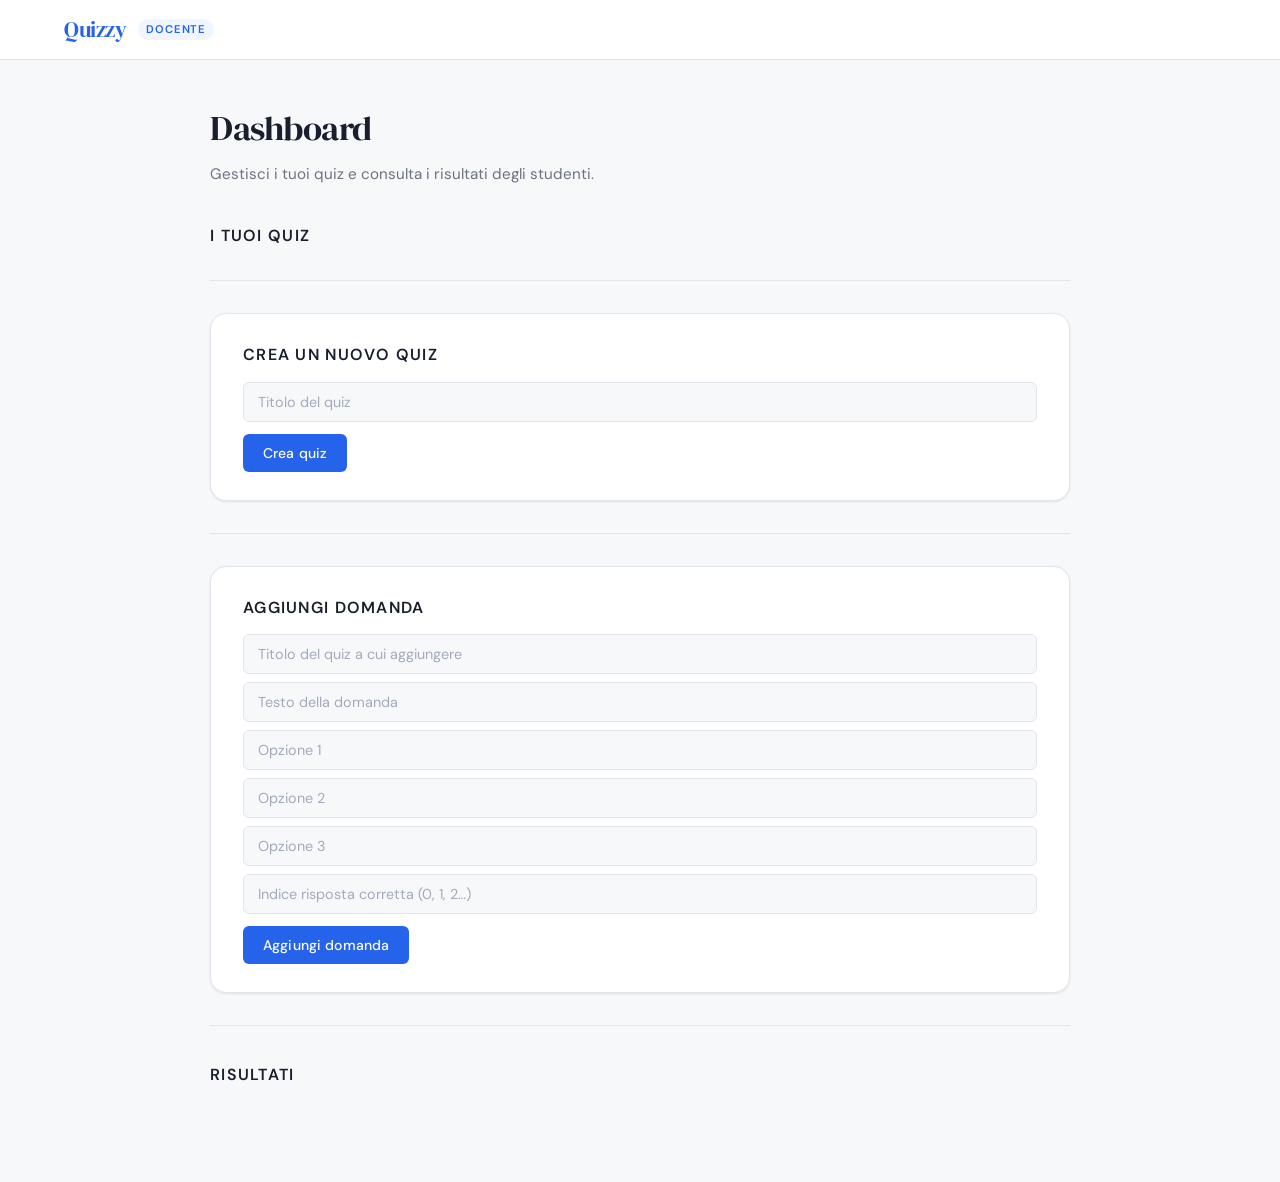
==== templates/dashboard_docente.html @ d16d5ba1 "Implementato creazione quiz lato docenti e svolgimento quiz lato studenti, imbastito grafica base" ====
<!DOCTYPE html>
<html lang="it">
<head>
  <meta charset="UTF-8">
  <meta name="viewport" content="width=device-width, initial-scale=1.0">
  <title>Quizzy – Docente</title>
  <link rel="stylesheet" href="/static/style.css">
</head>
<body>

  <header class="topbar">
    <span class="logo">Quizzy</span>
    <span class="badge">Docente</span>
  </header>

  <div class="container">

    <h1>Dashboard</h1>
    <p class="page-intro">Gestisci i tuoi quiz e consulta i risultati degli studenti.</p>

    <!-- I tuoi quiz -->
    <h2>I tuoi quiz</h2>
    <div id="quiz_docente"></div>

    <hr>

    <!-- Crea quiz -->
    <div class="panel">
      <h2 style="margin-top:0;">Crea un nuovo quiz</h2>
      <input type="text" id="titolo_quiz" placeholder="Titolo del quiz">
      <button onclick="createQuiz()" style="margin-top:4px;">Crea quiz</button>
    </div>

    <hr>

    <!-- Aggiungi domanda -->
    <div class="panel">
      <h2 style="margin-top:0;">Aggiungi domanda</h2>
      <input id="quiz_nome" placeholder="Titolo del quiz a cui aggiungere">
      <input id="domanda" placeholder="Testo della domanda">
      <input id="op1" placeholder="Opzione 1">
      <input id="op2" placeholder="Opzione 2">
      <input id="op3" placeholder="Opzione 3">
      <input id="corretta" type="number" placeholder="Indice risposta corretta (0, 1, 2…)">
      <button onclick="addQuestion()" style="margin-top:4px;">Aggiungi domanda</button>
    </div>

    <hr>

    <!-- Risultati -->
    <h2>Risultati</h2>
    <div id="risultati"></div>

  </div>

  <script src="/static/script.js"></script>
  <script>
    var docente = localStorage.getItem("username");
    caricaQuiz();
  </script>

</body>
</html>
---- static/style.css ----
@import url('https://fonts.googleapis.com/css2?family=DM+Sans:wght@300;400;500;600&family=DM+Serif+Display&display=swap');

/* ── Reset & Base ── */
*, *::before, *::after { box-sizing: border-box; margin: 0; padding: 0; }

:root {
  --bg:          #F7F8FA;
  --surface:     #FFFFFF;
  --border:      #E2E6EC;
  --text-primary:   #1A1F2E;
  --text-secondary: #6B7280;
  --accent:      #2563EB;
  --accent-light: #EFF6FF;
  --accent-hover: #1D4ED8;
  --warning:     #F59E0B;
  --warning-hover: #D97706;
  --success:     #10B981;
  --radius-sm:   6px;
  --radius-md:   10px;
  --radius-lg:   16px;
  --shadow-sm:   0 1px 3px rgba(0,0,0,.06), 0 1px 2px rgba(0,0,0,.04);
  --shadow-md:   0 4px 12px rgba(0,0,0,.08);
  --shadow-lg:   0 8px 28px rgba(0,0,0,.10);
  --font-body:   'DM Sans', sans-serif;
  --font-display:'DM Serif Display', serif;
}

html { font-size: 16px; }

body {
  font-family: var(--font-body);
  background: var(--bg);
  color: var(--text-primary);
  min-height: 100vh;
  line-height: 1.6;
}

/* ── Layout ── */
.container {
  width: min(860px, 92%);
  margin: 0 auto;
  padding: 40px 0 80px;
}

/* ── Top bar ── */
.topbar {
  background: var(--surface);
  border-bottom: 1px solid var(--border);
  padding: 0 5%;
  display: flex;
  align-items: center;
  height: 60px;
  gap: 12px;
}

.topbar .logo {
  font-family: var(--font-display);
  font-size: 1.4rem;
  color: var(--accent);
  letter-spacing: -.5px;
}

.topbar .badge {
  font-size: .7rem;
  font-weight: 600;
  text-transform: uppercase;
  letter-spacing: .08em;
  background: var(--accent-light);
  color: var(--accent);
  padding: 2px 8px;
  border-radius: 20px;
}

/* ── Headings ── */
h1 {
  font-family: var(--font-display);
  font-size: 2.2rem;
  font-weight: 400;
  color: var(--text-primary);
  margin-bottom: 6px;
  letter-spacing: -.5px;
}

h2 {
  font-size: 1rem;
  font-weight: 600;
  color: var(--text-primary);
  text-transform: uppercase;
  letter-spacing: .08em;
  margin: 36px 0 14px;
}

h3 {
  font-size: 1rem;
  font-weight: 500;
  color: var(--text-primary);
  margin-bottom: 8px;
}

p { color: var(--text-secondary); font-size: .9rem; }

/* ── Divider ── */
hr {
  border: none;
  border-top: 1px solid var(--border);
  margin: 32px 0;
}

/* ── Card ── */
.card {
  background: var(--surface);
  border: 1px solid var(--border);
  border-radius: var(--radius-lg);
  padding: 32px;
  margin: 0 auto 20px;
  width: min(400px, 100%);
  box-shadow: var(--shadow-sm);
}

.card h2 {
  text-align: left;
  margin-top: 0;
  margin-bottom: 20px;
  font-size: 1.05rem;
}

/* ── Section panel ── */
.panel {
  background: var(--surface);
  border: 1px solid var(--border);
  border-radius: var(--radius-lg);
  padding: 28px 32px;
  margin-bottom: 20px;
  box-shadow: var(--shadow-sm);
}

/* ── Inputs & Select ── */
input, select, textarea {
  display: block;
  width: 100%;
  padding: 10px 14px;
  margin: 8px 0;
  background: var(--bg);
  border: 1px solid var(--border);
  border-radius: var(--radius-sm);
  font-family: var(--font-body);
  font-size: .9rem;
  color: var(--text-primary);
  transition: border-color .15s, box-shadow .15s;
  outline: none;
}

input:focus, select:focus, textarea:focus {
  border-color: var(--accent);
  box-shadow: 0 0 0 3px rgba(37,99,235,.12);
  background: var(--surface);
}

input::placeholder, textarea::placeholder {
  color: #A3AABB;
}

/* ── Buttons ── */
button {
  display: inline-flex;
  align-items: center;
  gap: 6px;
  padding: 10px 20px;
  background: var(--accent);
  color: #fff;
  border: none;
  border-radius: var(--radius-sm);
  font-family: var(--font-body);
  font-size: .875rem;
  font-weight: 500;
  cursor: pointer;
  transition: background .15s, box-shadow .15s, transform .1s;
  letter-spacing: .01em;
}

button:hover {
  background: var(--accent-hover);
  box-shadow: var(--shadow-sm);
}

button:active { transform: scale(.98); }

button.secondary {
  background: var(--surface);
  color: var(--accent);
  border: 1px solid var(--border);
}
button.secondary:hover {
  background: var(--accent-light);
  border-color: var(--accent);
}

/* ── Quiz card ── */
.quiz_card {
  background: var(--surface);
  border: 1px solid var(--border);
  border-radius: var(--radius-md);
  padding: 20px 24px;
  margin: 12px 0;
  display: flex;
  align-items: center;
  justify-content: space-between;
  box-shadow: var(--shadow-sm);
  transition: box-shadow .2s, border-color .2s;
}

.quiz_card:hover {
  box-shadow: var(--shadow-md);
  border-color: #c7d2e8;
}

.quiz_card h3 {
  margin: 0;
  font-size: 1rem;
  font-weight: 500;
}

.quiz_card .meta {
  font-size: .8rem;
  color: var(--text-secondary);
  margin-top: 3px;
}

/* ── Radio group (quiz) ── */
.question-block {
  background: var(--surface);
  border: 1px solid var(--border);
  border-radius: var(--radius-md);
  padding: 20px 24px;
  margin: 14px 0;
  text-align: left;
  box-shadow: var(--shadow-sm);
}

label {
  display: flex;
  align-items: center;
  gap: 10px;
  padding: 8px 10px;
  margin: 4px 0;
  border-radius: var(--radius-sm);
  cursor: pointer;
  font-size: .9rem;
  transition: background .12s;
}

label:hover { background: var(--accent-light); }

input[type="radio"] {
  width: 16px;
  height: 16px;
  accent-color: var(--accent);
  flex-shrink: 0;
  margin: 0;
}

/* ── Result message ── */
#result {
  font-family: var(--font-display);
  font-size: 1.6rem;
  font-weight: 400;
  color: var(--success);
  margin-top: 24px;
}

/* ── Message feedback ── */
#message {
  font-size: .875rem;
  color: var(--accent);
  padding: 10px 0;
}

/* ── Page subtitle ── */
.page-intro {
  color: var(--text-secondary);
  font-size: .95rem;
  margin-bottom: 28px;
}

/* ── Risultati table ── */
#risultati table {
  width: 100%;
  border-collapse: collapse;
  font-size: .875rem;
}

#risultati th {
  text-align: left;
  padding: 10px 12px;
  background: var(--bg);
  border-bottom: 2px solid var(--border);
  font-weight: 600;
  color: var(--text-secondary);
  text-transform: uppercase;
  letter-spacing: .06em;
  font-size: .75rem;
}

#risultati td {
  padding: 10px 12px;
  border-bottom: 1px solid var(--border);
}

/* ── Responsive ── */
@media (max-width: 600px) {
  .card { padding: 22px 18px; }
  .quiz_card { flex-direction: column; align-items: flex-start; gap: 12px; }
}
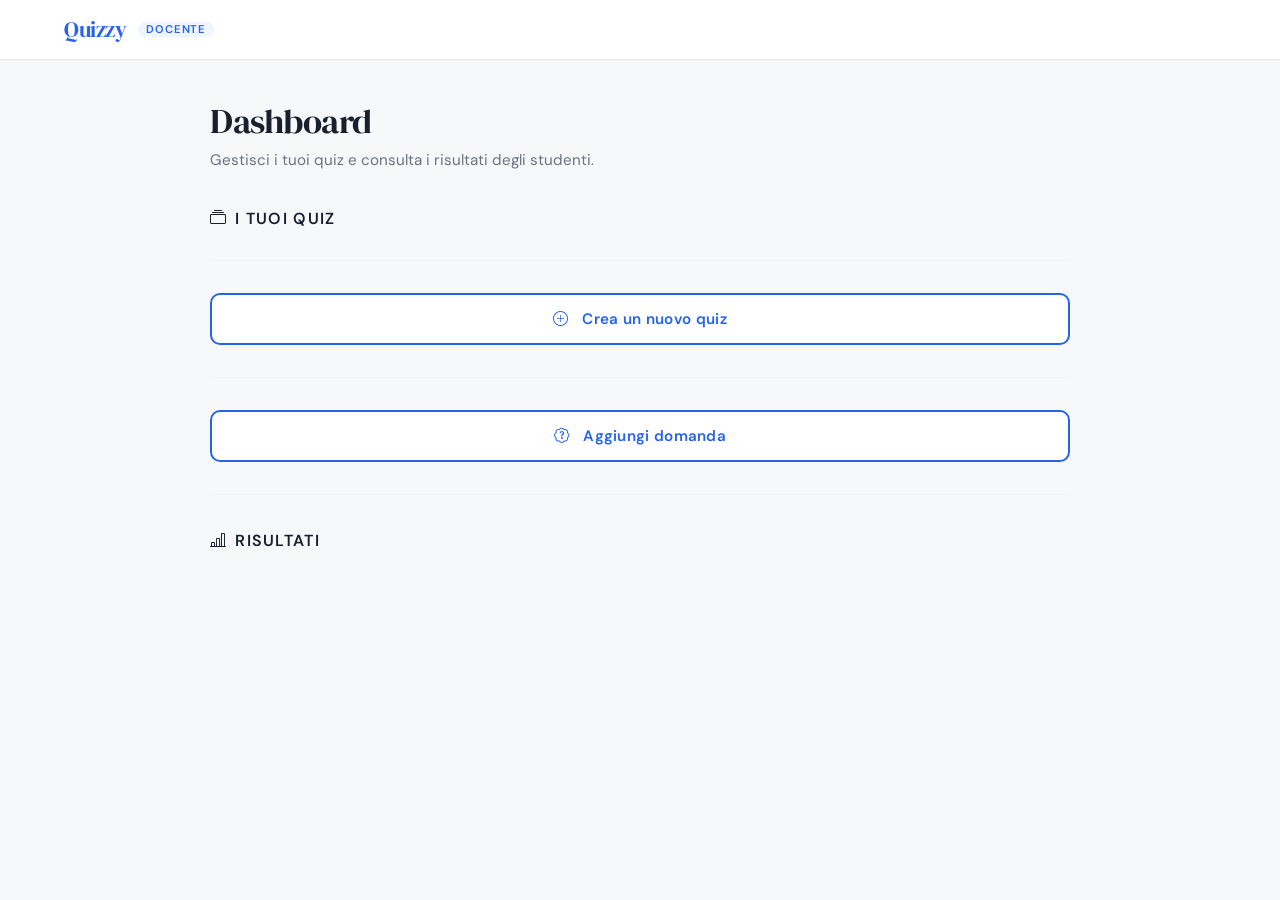
==== commit 21be7830: "Aggiunta selezione del professore da parte degli studenti" ====
--- a/templates/dashboard_docente.html
+++ b/templates/dashboard_docente.html
@@ -3,56 +3,79 @@
 <head>
   <meta charset="UTF-8">
   <meta name="viewport" content="width=device-width, initial-scale=1.0">
-  <title>Quizzy – Docente</title>
+  <title>Quizzy - Docente</title>
+  <link href="https://cdn.jsdelivr.net/npm/bootstrap@5.3.3/dist/css/bootstrap.min.css" rel="stylesheet">
+  <link href="https://cdn.jsdelivr.net/npm/bootstrap-icons@1.11.3/font/bootstrap-icons.min.css" rel="stylesheet">
   <link rel="stylesheet" href="/static/style.css">
 </head>
 <body>
 
-  <header class="topbar">
+  <header class="topbar slide-down">
     <span class="logo">Quizzy</span>
     <span class="badge">Docente</span>
   </header>
 
   <div class="container">
 
-    <h1>Dashboard</h1>
-    <p class="page-intro">Gestisci i tuoi quiz e consulta i risultati degli studenti.</p>
+    <h1 class="fade-in">Dashboard</h1>
+    <p class="page-intro fade-in fade-delay-1">Gestisci i tuoi quiz e consulta i risultati degli studenti.</p>
 
     <!-- I tuoi quiz -->
-    <h2>I tuoi quiz</h2>
-    <div id="quiz_docente"></div>
+    <h2 class="fade-in fade-delay-1"><i class="bi bi-collection me-2"></i>I tuoi quiz</h2>
+    <div id="quiz_docente" class="fade-in fade-delay-2"></div>
 
     <hr>
 
-    <!-- Crea quiz -->
-    <div class="panel">
-      <h2 style="margin-top:0;">Crea un nuovo quiz</h2>
-      <input type="text" id="titolo_quiz" placeholder="Titolo del quiz">
-      <button onclick="createQuiz()" style="margin-top:4px;">Crea quiz</button>
+    <!-- Bottone per aprire la sezione Crea quiz -->
+    <div class="fade-in fade-delay-2">
+      <button class="btn-toggle-section" type="button" data-bs-toggle="collapse" data-bs-target="#creaQuizSection" aria-expanded="false" aria-controls="creaQuizSection">
+        <i class="bi bi-plus-circle me-2"></i>Crea un nuovo quiz
+      </button>
+    </div>
+
+    <div class="collapse" id="creaQuizSection">
+      <div class="panel mt-3">
+        <h2 style="margin-top:0;"><i class="bi bi-pencil-square me-2"></i>Crea un nuovo quiz</h2>
+        <input type="text" id="titolo_quiz" placeholder="Titolo del quiz">
+        <button onclick="createQuiz()" style="margin-top:4px;">
+          <i class="bi bi-check-lg"></i> Crea quiz
+        </button>
+      </div>
     </div>
 
     <hr>
 
-    <!-- Aggiungi domanda -->
-    <div class="panel">
-      <h2 style="margin-top:0;">Aggiungi domanda</h2>
-      <input id="quiz_nome" placeholder="Titolo del quiz a cui aggiungere">
-      <input id="domanda" placeholder="Testo della domanda">
-      <input id="op1" placeholder="Opzione 1">
-      <input id="op2" placeholder="Opzione 2">
-      <input id="op3" placeholder="Opzione 3">
-      <input id="corretta" type="number" placeholder="Indice risposta corretta (0, 1, 2…)">
-      <button onclick="addQuestion()" style="margin-top:4px;">Aggiungi domanda</button>
+    <!-- Bottone per aprire la sezione Aggiungi domanda -->
+    <div class="fade-in fade-delay-2">
+      <button class="btn-toggle-section" type="button" data-bs-toggle="collapse" data-bs-target="#aggiungiDomandaSection" aria-expanded="false" aria-controls="aggiungiDomandaSection">
+        <i class="bi bi-patch-question me-2"></i>Aggiungi domanda
+      </button>
+    </div>
+
+    <div class="collapse" id="aggiungiDomandaSection">
+      <div class="panel mt-3">
+        <h2 style="margin-top:0;"><i class="bi bi-patch-question me-2"></i>Aggiungi domanda</h2>
+        <input id="quiz_nome" placeholder="Titolo del quiz a cui aggiungere">
+        <input id="domanda" placeholder="Testo della domanda">
+        <input id="op1" placeholder="Opzione 1">
+        <input id="op2" placeholder="Opzione 2">
+        <input id="op3" placeholder="Opzione 3">
+        <input id="corretta" type="number" placeholder="Indice risposta corretta (0, 1, 2...)">
+        <button onclick="addQuestion()" style="margin-top:4px;">
+          <i class="bi bi-plus-lg"></i> Aggiungi domanda
+        </button>
+      </div>
     </div>
 
     <hr>
 
     <!-- Risultati -->
-    <h2>Risultati</h2>
-    <div id="risultati"></div>
+    <h2 class="fade-in fade-delay-2"><i class="bi bi-bar-chart-line me-2"></i>Risultati</h2>
+    <div id="risultati" class="fade-in fade-delay-3"></div>
 
   </div>
 
+  <script src="https://cdn.jsdelivr.net/npm/bootstrap@5.3.3/dist/js/bootstrap.bundle.min.js"></script>
   <script src="/static/script.js"></script>
   <script>
     var docente = localStorage.getItem("username");
--- a/static/style.css
+++ b/static/style.css
@@ -195,6 +195,42 @@
   border-color: var(--accent);
 }
 
+/* ── Toggle section button (docente) ── */
+.btn-toggle-section {
+  display: inline-flex;
+  align-items: center;
+  gap: 6px;
+  padding: 12px 24px;
+  background: var(--surface);
+  color: var(--accent);
+  border: 2px solid var(--accent);
+  border-radius: var(--radius-md);
+  font-family: var(--font-body);
+  font-size: .95rem;
+  font-weight: 600;
+  cursor: pointer;
+  transition: all .25s ease;
+  letter-spacing: .02em;
+  width: 100%;
+  justify-content: center;
+}
+
+.btn-toggle-section:hover {
+  background: var(--accent);
+  color: #fff;
+  box-shadow: var(--shadow-md);
+  transform: translateY(-1px);
+}
+
+.btn-toggle-section:active {
+  transform: translateY(0);
+}
+
+.btn-toggle-section[aria-expanded="true"] {
+  background: var(--accent);
+  color: #fff;
+}
+
 /* ── Quiz card ── */
 .quiz_card {
   background: var(--surface);
@@ -206,7 +242,7 @@
   align-items: center;
   justify-content: space-between;
   box-shadow: var(--shadow-sm);
-  transition: box-shadow .2s, border-color .2s;
+  transition: box-shadow .2s, border-color .2s, transform .2s;
 }
 
 .quiz_card:hover {
@@ -235,6 +271,7 @@
   margin: 14px 0;
   text-align: left;
   box-shadow: var(--shadow-sm);
+  transition: box-shadow .2s, transform .2s;
 }
 
 label {
@@ -306,6 +343,43 @@
   border-bottom: 1px solid var(--border);
 }
 
+/* ── Animations ── */
+
+/* Slide down (topbar) */
+@keyframes slideDown {
+  from { transform: translateY(-100%); opacity: 0; }
+  to   { transform: translateY(0);     opacity: 1; }
+}
+
+.slide-down {
+  animation: slideDown .5s ease forwards;
+}
+
+/* Fade in + rise */
+@keyframes fadeInUp {
+  from { opacity: 0; transform: translateY(20px); }
+  to   { opacity: 1; transform: translateY(0);    }
+}
+
+.fade-in {
+  opacity: 0;
+  animation: fadeInUp .6s ease forwards;
+}
+
+.fade-delay-1 { animation-delay: .15s; }
+.fade-delay-2 { animation-delay: .3s;  }
+.fade-delay-3 { animation-delay: .45s; }
+
+/* Hover lift */
+.hover-lift {
+  transition: transform .2s ease, box-shadow .2s ease;
+}
+
+.hover-lift:hover {
+  transform: translateY(-3px);
+  box-shadow: var(--shadow-lg);
+}
+
 /* ── Responsive ── */
 @media (max-width: 600px) {
   .card { padding: 22px 18px; }
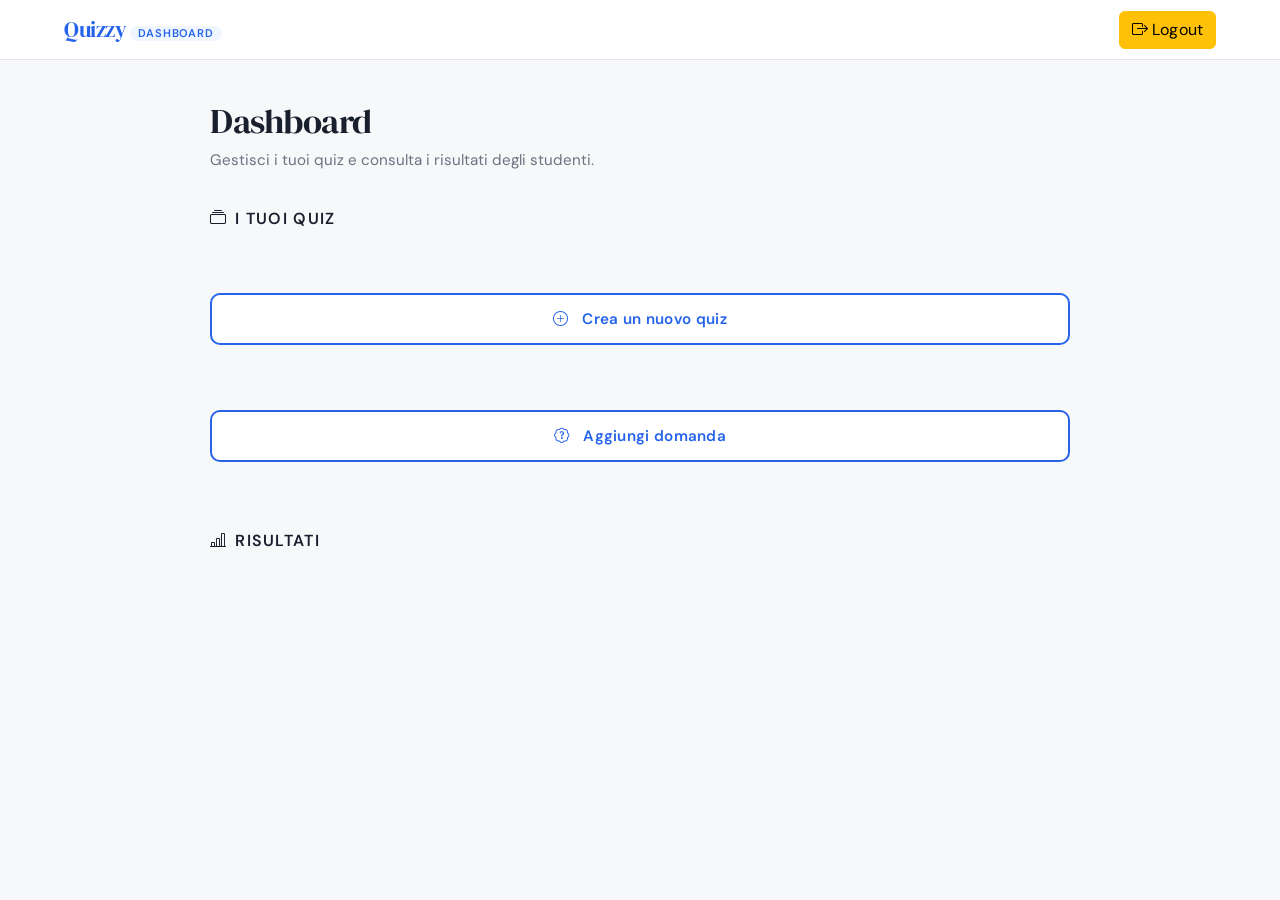
==== commit c3edd477: "aggiunta logout" ====
--- a/templates/dashboard_docente.html
+++ b/templates/dashboard_docente.html
@@ -1,5 +1,6 @@
 <!DOCTYPE html>
 <html lang="it">
+
 <head>
   <meta charset="UTF-8">
   <meta name="viewport" content="width=device-width, initial-scale=1.0">
@@ -8,11 +9,20 @@
   <link href="https://cdn.jsdelivr.net/npm/bootstrap-icons@1.11.3/font/bootstrap-icons.min.css" rel="stylesheet">
   <link rel="stylesheet" href="/static/style.css">
 </head>
+
 <body>
 
-  <header class="topbar slide-down">
-    <span class="logo">Quizzy</span>
-    <span class="badge">Docente</span>
+  <header class="topbar slide-down d-flex justify-content-between align-items-center">
+
+    <div>
+      <span class="logo">Quizzy</span>
+      <span class="badge">Dashboard</span>
+    </div>
+
+    <button onclick="logout()" class="btn btn-warning">
+      <i class="bi bi-box-arrow-right"></i> Logout
+    </button>
+
   </header>
 
   <div class="container">
@@ -28,7 +38,8 @@
 
     <!-- Bottone per aprire la sezione Crea quiz -->
     <div class="fade-in fade-delay-2">
-      <button class="btn-toggle-section" type="button" data-bs-toggle="collapse" data-bs-target="#creaQuizSection" aria-expanded="false" aria-controls="creaQuizSection">
+      <button class="btn-toggle-section" type="button" data-bs-toggle="collapse" data-bs-target="#creaQuizSection"
+        aria-expanded="false" aria-controls="creaQuizSection">
         <i class="bi bi-plus-circle me-2"></i>Crea un nuovo quiz
       </button>
     </div>
@@ -47,7 +58,8 @@
 
     <!-- Bottone per aprire la sezione Aggiungi domanda -->
     <div class="fade-in fade-delay-2">
-      <button class="btn-toggle-section" type="button" data-bs-toggle="collapse" data-bs-target="#aggiungiDomandaSection" aria-expanded="false" aria-controls="aggiungiDomandaSection">
+      <button class="btn-toggle-section" type="button" data-bs-toggle="collapse"
+        data-bs-target="#aggiungiDomandaSection" aria-expanded="false" aria-controls="aggiungiDomandaSection">
         <i class="bi bi-patch-question me-2"></i>Aggiungi domanda
       </button>
     </div>
@@ -57,9 +69,10 @@
         <h2 style="margin-top:0;"><i class="bi bi-patch-question me-2"></i>Aggiungi domanda</h2>
         <input id="quiz_nome" placeholder="Titolo del quiz a cui aggiungere">
         <input id="domanda" placeholder="Testo della domanda">
-        <input id="op1" placeholder="Opzione 1">
-        <input id="op2" placeholder="Opzione 2">
-        <input id="op3" placeholder="Opzione 3">
+        <div id="opzioni_container"></div>
+        <button onclick="aggiungiOpzione()" type="button">
+          <i class="bi bi-plus-circle"></i> Aggiungi opzione
+        </button>
         <input id="corretta" type="number" placeholder="Indice risposta corretta (0, 1, 2...)">
         <button onclick="addQuestion()" style="margin-top:4px;">
           <i class="bi bi-plus-lg"></i> Aggiungi domanda
@@ -83,4 +96,5 @@
   </script>
 
 </body>
-</html>
+
+</html>
--- a/static/style.css
+++ b/static/style.css
@@ -343,6 +343,27 @@
   border-bottom: 1px solid var(--border);
 }
 
+#exam_lock {
+  position: fixed;
+  top: 0;
+  left: 0;
+  width: 100%;
+  height: 100%;
+  background: #000000ee;
+  z-index: 9999;
+
+  display: flex;
+  justify-content: center;
+  align-items: center;
+}
+
+#exam_box {
+  background: white;
+  padding: 40px;
+  border-radius: 12px;
+  text-align: center;
+}
+
 /* ── Animations ── */
 
 /* Slide down (topbar) */
@@ -385,3 +406,5 @@
   .card { padding: 22px 18px; }
   .quiz_card { flex-direction: column; align-items: flex-start; gap: 12px; }
 }
+
+
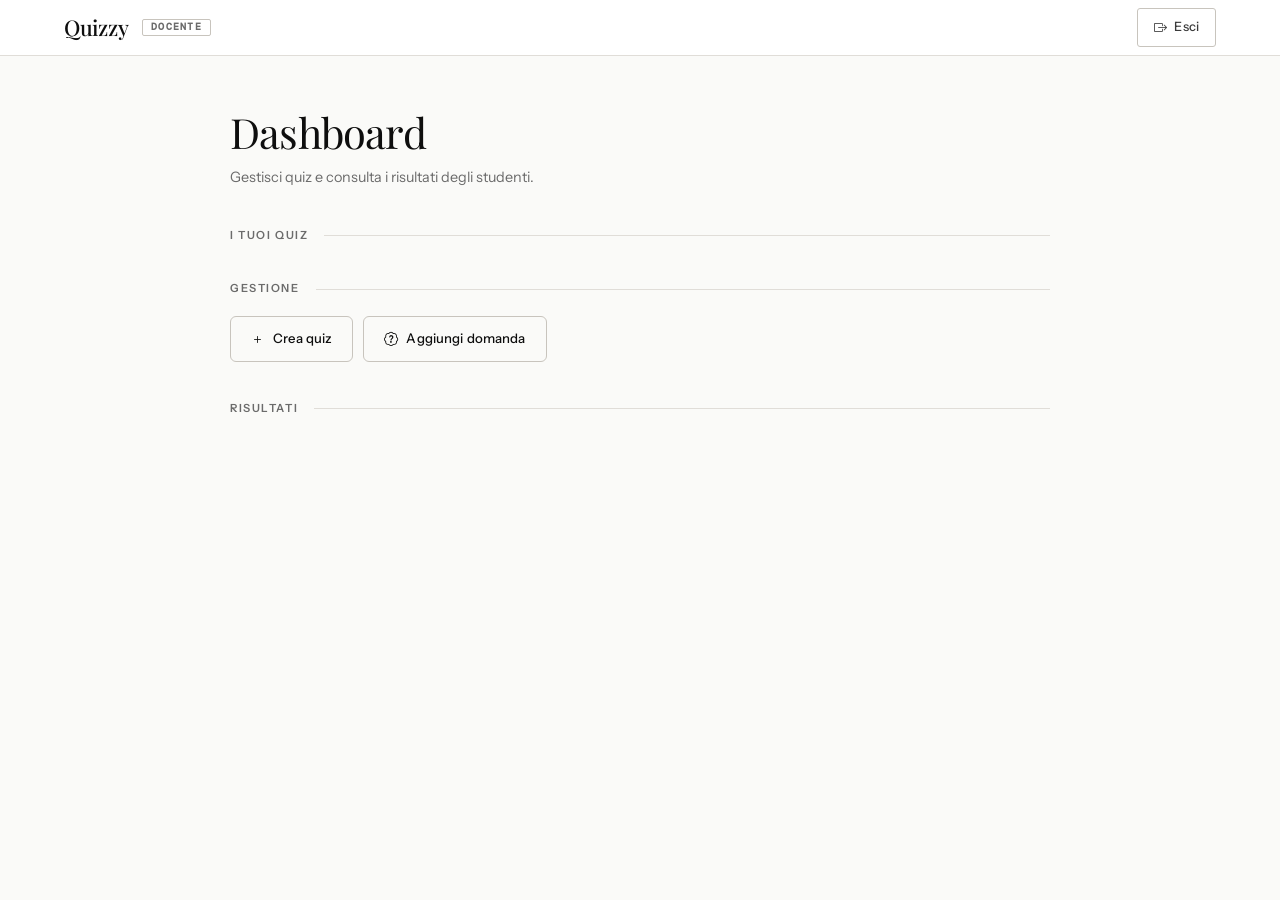
==== commit fef30c82: "Modifica Stile" ====
--- a/templates/dashboard_docente.html
+++ b/templates/dashboard_docente.html
@@ -1,89 +1,152 @@
 <!DOCTYPE html>
 <html lang="it">
-
 <head>
   <meta charset="UTF-8">
   <meta name="viewport" content="width=device-width, initial-scale=1.0">
-  <title>Quizzy - Docente</title>
+  <title>Quizzy — Docente</title>
   <link href="https://cdn.jsdelivr.net/npm/bootstrap@5.3.3/dist/css/bootstrap.min.css" rel="stylesheet">
   <link href="https://cdn.jsdelivr.net/npm/bootstrap-icons@1.11.3/font/bootstrap-icons.min.css" rel="stylesheet">
   <link rel="stylesheet" href="/static/style.css">
+  <style>
+    .section-rule {
+      display: flex;
+      align-items: center;
+      gap: 16px;
+      margin: 40px 0 20px;
+    }
+    .section-rule h2 {
+      margin: 0;
+      white-space: nowrap;
+    }
+    .section-rule::after {
+      content: '';
+      flex: 1;
+      height: 1px;
+      background: var(--rule);
+    }
+
+    .action-strip {
+      display: flex;
+      gap: 10px;
+      flex-wrap: wrap;
+      margin-bottom: 12px;
+    }
+
+    .collapse-card {
+      background: var(--surface);
+      border: 1px solid var(--rule);
+      border-radius: var(--r-md);
+      overflow: hidden;
+      margin-bottom: 10px;
+    }
+
+    .collapse-card .panel {
+      border: none;
+      border-radius: 0;
+      border-top: 1px solid var(--rule);
+      margin-bottom: 0;
+    }
+
+    .field-label {
+      font-size: 0.7rem;
+      font-weight: 600;
+      text-transform: uppercase;
+      letter-spacing: 0.1em;
+      color: var(--ink-3);
+      font-family: var(--font-mono);
+      display: block;
+      margin: 16px 0 5px;
+    }
+    .field-label:first-child { margin-top: 0; }
+
+    #msg { font-size: .82rem; color: var(--ok); margin-top: 10px; font-family: var(--font-mono); }
+  </style>
 </head>
-
 <body>
 
   <header class="topbar slide-down d-flex justify-content-between align-items-center">
-
-    <div>
+    <div style="display:flex;align-items:center;gap:14px;">
       <span class="logo">Quizzy</span>
-      <span class="badge">Dashboard</span>
+      <span class="badge">Docente</span>
     </div>
-
-    <button onclick="logout()" class="btn btn-warning">
-      <i class="bi bi-box-arrow-right"></i> Logout
+    <button onclick="logout()" class="btn-warning" style="font-size:0.8rem;padding:8px 16px;border-radius:var(--r-sm);">
+      <i class="bi bi-box-arrow-right" style="font-size:13px;"></i> Esci
     </button>
-
   </header>
 
   <div class="container">
 
-    <h1 class="fade-in">Dashboard</h1>
-    <p class="page-intro fade-in fade-delay-1">Gestisci i tuoi quiz e consulta i risultati degli studenti.</p>
+    <div class="fade-in" style="margin-top:4px;">
+      <h1>Dashboard</h1>
+      <p class="page-intro fade-in fade-delay-1">Gestisci quiz e consulta i risultati degli studenti.</p>
+    </div>
 
     <!-- I tuoi quiz -->
-    <h2 class="fade-in fade-delay-1"><i class="bi bi-collection me-2"></i>I tuoi quiz</h2>
+    <div class="section-rule fade-in fade-delay-1">
+      <h2>I tuoi quiz</h2>
+    </div>
     <div id="quiz_docente" class="fade-in fade-delay-2"></div>
 
-    <hr>
+    <!-- Azioni rapide -->
+    <div class="section-rule fade-in fade-delay-2">
+      <h2>Gestione</h2>
+    </div>
 
-    <!-- Bottone per aprire la sezione Crea quiz -->
-    <div class="fade-in fade-delay-2">
-      <button class="btn-toggle-section" type="button" data-bs-toggle="collapse" data-bs-target="#creaQuizSection"
-        aria-expanded="false" aria-controls="creaQuizSection">
-        <i class="bi bi-plus-circle me-2"></i>Crea un nuovo quiz
+    <div class="action-strip fade-in fade-delay-2">
+      <button class="btn-toggle-section secondary" type="button"
+        data-bs-toggle="collapse" data-bs-target="#creaQuizSection"
+        style="width:auto;padding:11px 20px;font-size:.82rem;">
+        <i class="bi bi-plus" style="font-size:14px;"></i> Crea quiz
+      </button>
+      <button class="btn-toggle-section secondary" type="button"
+        data-bs-toggle="collapse" data-bs-target="#aggiungiDomandaSection"
+        style="width:auto;padding:11px 20px;font-size:.82rem;">
+        <i class="bi bi-patch-question" style="font-size:14px;"></i> Aggiungi domanda
       </button>
     </div>
 
+    <!-- Crea quiz -->
     <div class="collapse" id="creaQuizSection">
-      <div class="panel mt-3">
-        <h2 style="margin-top:0;"><i class="bi bi-pencil-square me-2"></i>Crea un nuovo quiz</h2>
-        <input type="text" id="titolo_quiz" placeholder="Titolo del quiz">
-        <button onclick="createQuiz()" style="margin-top:4px;">
-          <i class="bi bi-check-lg"></i> Crea quiz
+      <div class="panel" style="margin-top:8px;">
+        <span class="field-label">Titolo del quiz</span>
+        <input type="text" id="titolo_quiz" placeholder="Es. Algebra lineare — capitolo 3">
+        <button onclick="createQuiz()" style="margin-top:16px;">
+          <i class="bi bi-check" style="font-size:14px;"></i> Crea quiz
         </button>
       </div>
     </div>
 
-    <hr>
+    <!-- Aggiungi domanda -->
+    <div class="collapse" id="aggiungiDomandaSection">
+      <div class="panel" style="margin-top:8px;">
+        <p style="font-size:.8rem;color:var(--ink-4);margin-bottom:18px;font-family:var(--font-mono);">
+          Clicca il pallino a sinistra di un'opzione per indicare la risposta corretta.
+        </p>
 
-    <!-- Bottone per aprire la sezione Aggiungi domanda -->
-    <div class="fade-in fade-delay-2">
-      <button class="btn-toggle-section" type="button" data-bs-toggle="collapse"
-        data-bs-target="#aggiungiDomandaSection" aria-expanded="false" aria-controls="aggiungiDomandaSection">
-        <i class="bi bi-patch-question me-2"></i>Aggiungi domanda
-      </button>
-    </div>
+        <span class="field-label">Quiz di riferimento</span>
+        <input id="quiz_nome" placeholder="Titolo del quiz esistente">
 
-    <div class="collapse" id="aggiungiDomandaSection">
-      <div class="panel mt-3">
-        <h2 style="margin-top:0;"><i class="bi bi-patch-question me-2"></i>Aggiungi domanda</h2>
-        <input id="quiz_nome" placeholder="Titolo del quiz a cui aggiungere">
-        <input id="domanda" placeholder="Testo della domanda">
+        <span class="field-label">Testo della domanda</span>
+        <input id="domanda" placeholder="Scrivi la domanda">
+
+        <span class="field-label">Opzioni di risposta</span>
         <div id="opzioni_container"></div>
-        <button onclick="aggiungiOpzione()" type="button">
-          <i class="bi bi-plus-circle"></i> Aggiungi opzione
+        <button onclick="aggiungiOpzione()" type="button"
+          style="background:transparent;color:var(--ink-3);border:1px dashed var(--rule-dark);margin-top:6px;font-size:.8rem;padding:8px 14px;">
+          <i class="bi bi-plus" style="font-size:13px;"></i> Aggiungi opzione
         </button>
-        <input id="corretta" type="number" placeholder="Indice risposta corretta (0, 1, 2...)">
-        <button onclick="addQuestion()" style="margin-top:4px;">
-          <i class="bi bi-plus-lg"></i> Aggiungi domanda
+
+        <button onclick="addQuestion()" style="width:100%;justify-content:center;margin-top:20px;">
+          <i class="bi bi-floppy" style="font-size:13px;"></i> Salva domanda
         </button>
+        <p id="msg"></p>
       </div>
     </div>
 
-    <hr>
-
     <!-- Risultati -->
-    <h2 class="fade-in fade-delay-2"><i class="bi bi-bar-chart-line me-2"></i>Risultati</h2>
+    <div class="section-rule fade-in fade-delay-3">
+      <h2>Risultati</h2>
+    </div>
     <div id="risultati" class="fade-in fade-delay-3"></div>
 
   </div>
@@ -95,6 +158,37 @@
     caricaQuiz();
   </script>
 
+  <!-- Modale modifica -->
+  <div class="modal fade" id="modalModifica" tabindex="-1" aria-hidden="true">
+    <div class="modal-dialog modal-lg">
+      <div class="modal-content" style="border:1px solid var(--rule);border-radius:var(--r-lg);box-shadow:none;">
+        <div class="modal-header" style="border-bottom:1px solid var(--rule);padding:20px 28px;">
+          <h5 class="modal-title" style="font-family:var(--font-display);font-weight:400;font-size:1.2rem;">Modifica quiz</h5>
+          <button type="button" class="btn-close" data-bs-dismiss="modal"></button>
+        </div>
+        <div class="modal-body" style="padding:24px 28px;">
+          <input type="hidden" id="edit_titolo_originale">
+          <span class="field-label" style="margin-top:0;">Titolo quiz</span>
+          <input type="text" id="edit_titolo_nuovo">
+          <hr style="margin:20px 0;">
+          <div id="edit_domande_container"></div>
+          <button type="button" onclick="aggiungiNuovaDomandaInEdit()"
+            style="background:transparent;color:var(--ink-3);border:1px dashed var(--rule-dark);margin-top:10px;font-size:.8rem;padding:8px 14px;">
+            <i class="bi bi-plus" style="font-size:13px;"></i> Aggiungi domanda
+          </button>
+        </div>
+        <div class="modal-footer" style="border-top:1px solid var(--rule);padding:16px 28px;gap:10px;">
+          <button type="button" data-bs-dismiss="modal"
+            style="background:transparent;color:var(--ink-2);border:1px solid var(--rule);font-size:.85rem;padding:9px 18px;">
+            Annulla
+          </button>
+          <button type="button" onclick="salvaModificheQuiz()" style="font-size:.85rem;padding:9px 18px;">
+            <i class="bi bi-floppy" style="font-size:13px;"></i> Salva modifiche
+          </button>
+        </div>
+      </div>
+    </div>
+  </div>
+
 </body>
-
-</html>+</html>
--- a/static/style.css
+++ b/static/style.css
@@ -1,410 +1,388 @@
-@import url('https://fonts.googleapis.com/css2?family=DM+Sans:wght@300;400;500;600&family=DM+Serif+Display&display=swap');
-
-/* ── Reset & Base ── */
+@import url('https://fonts.googleapis.com/css2?family=Playfair+Display:wght@400;500&family=DM+Mono:wght@400;500&family=Instrument+Sans:wght@300;400;500;600&display=swap');
+
 *, *::before, *::after { box-sizing: border-box; margin: 0; padding: 0; }
 
 :root {
-  --bg:          #F7F8FA;
-  --surface:     #FFFFFF;
-  --border:      #E2E6EC;
-  --text-primary:   #1A1F2E;
-  --text-secondary: #6B7280;
-  --accent:      #2563EB;
-  --accent-light: #EFF6FF;
-  --accent-hover: #1D4ED8;
-  --warning:     #F59E0B;
-  --warning-hover: #D97706;
-  --success:     #10B981;
-  --radius-sm:   6px;
-  --radius-md:   10px;
-  --radius-lg:   16px;
-  --shadow-sm:   0 1px 3px rgba(0,0,0,.06), 0 1px 2px rgba(0,0,0,.04);
-  --shadow-md:   0 4px 12px rgba(0,0,0,.08);
-  --shadow-lg:   0 8px 28px rgba(0,0,0,.10);
-  --font-body:   'DM Sans', sans-serif;
-  --font-display:'DM Serif Display', serif;
+  --ink:        #0E0E0E;
+  --ink-2:      #3A3A3A;
+  --ink-3:      #6B6B6B;
+  --ink-4:      #9B9B9B;
+  --rule:       #E0DDD8;
+  --rule-dark:  #C8C4BD;
+  --paper:      #FAFAF8;
+  --surface:    #FFFFFF;
+  --accent:     #1A1A2E;
+  --accent-2:   #2D2D4A;
+  --accent-fg:  #FFFFFF;
+  --ok:         #1A6B3C;
+  --ok-bg:      #EBF5F0;
+  --warn:       #8B4F00;
+  --warn-bg:    #FEF5E7;
+  --danger:     #8B1A1A;
+  --danger-bg:  #FDEAEA;
+
+  --r-sm: 3px;
+  --r-md: 6px;
+  --r-lg: 10px;
+
+  --font-display: 'Playfair Display', Georgia, serif;
+  --font-body:    'Instrument Sans', system-ui, sans-serif;
+  --font-mono:    'DM Mono', monospace;
 }
 
 html { font-size: 16px; }
 
 body {
   font-family: var(--font-body);
-  background: var(--bg);
-  color: var(--text-primary);
+  background: var(--paper);
+  color: var(--ink);
   min-height: 100vh;
   line-height: 1.6;
+  -webkit-font-smoothing: antialiased;
 }
 
 /* ── Layout ── */
 .container {
-  width: min(860px, 92%);
+  width: min(820px, 92%);
   margin: 0 auto;
-  padding: 40px 0 80px;
-}
-
-/* ── Top bar ── */
+  padding: 48px 0 96px;
+}
+
+.container-wide {
+  width: min(1100px, 94%);
+  margin: 0 auto;
+  padding: 48px 0 96px;
+}
+
+/* ── Topbar ── */
 .topbar {
   background: var(--surface);
-  border-bottom: 1px solid var(--border);
+  border-bottom: 1px solid var(--rule);
   padding: 0 5%;
   display: flex;
   align-items: center;
-  height: 60px;
-  gap: 12px;
+  height: 56px;
+  gap: 16px;
+  position: sticky;
+  top: 0;
+  z-index: 100;
 }
 
 .topbar .logo {
   font-family: var(--font-display);
-  font-size: 1.4rem;
-  color: var(--accent);
-  letter-spacing: -.5px;
+  font-size: 1.35rem;
+  font-weight: 500;
+  color: var(--ink);
+  letter-spacing: -0.3px;
 }
 
 .topbar .badge {
-  font-size: .7rem;
+  font-size: 0.65rem;
   font-weight: 600;
   text-transform: uppercase;
-  letter-spacing: .08em;
-  background: var(--accent-light);
-  color: var(--accent);
+  letter-spacing: 0.12em;
+  color: var(--ink-3);
+  border: 1px solid var(--rule-dark);
   padding: 2px 8px;
-  border-radius: 20px;
+  border-radius: 2px;
+  font-family: var(--font-mono);
 }
 
 /* ── Headings ── */
 h1 {
   font-family: var(--font-display);
-  font-size: 2.2rem;
+  font-size: 2.6rem;
   font-weight: 400;
-  color: var(--text-primary);
-  margin-bottom: 6px;
-  letter-spacing: -.5px;
+  color: var(--ink);
+  letter-spacing: -0.8px;
+  line-height: 1.15;
+  margin-bottom: 10px;
 }
 
 h2 {
-  font-size: 1rem;
+  font-family: var(--font-body);
+  font-size: 0.7rem;
   font-weight: 600;
-  color: var(--text-primary);
+  color: var(--ink-3);
   text-transform: uppercase;
-  letter-spacing: .08em;
-  margin: 36px 0 14px;
+  letter-spacing: 0.14em;
+  margin: 44px 0 18px;
 }
 
 h3 {
-  font-size: 1rem;
-  font-weight: 500;
-  color: var(--text-primary);
-  margin-bottom: 8px;
-}
-
-p { color: var(--text-secondary); font-size: .9rem; }
+  font-size: 0.975rem;
+  font-weight: 500;
+  color: var(--ink);
+  margin-bottom: 10px;
+  line-height: 1.4;
+}
+
+p { color: var(--ink-3); font-size: 0.9rem; }
 
 /* ── Divider ── */
 hr {
   border: none;
-  border-top: 1px solid var(--border);
-  margin: 32px 0;
-}
-
-/* ── Card ── */
-.card {
-  background: var(--surface);
-  border: 1px solid var(--border);
-  border-radius: var(--radius-lg);
-  padding: 32px;
-  margin: 0 auto 20px;
-  width: min(400px, 100%);
-  box-shadow: var(--shadow-sm);
-}
-
-.card h2 {
-  text-align: left;
-  margin-top: 0;
-  margin-bottom: 20px;
-  font-size: 1.05rem;
-}
-
-/* ── Section panel ── */
-.panel {
-  background: var(--surface);
-  border: 1px solid var(--border);
-  border-radius: var(--radius-lg);
-  padding: 28px 32px;
-  margin-bottom: 20px;
-  box-shadow: var(--shadow-sm);
-}
-
-/* ── Inputs & Select ── */
+  border-top: 1px solid var(--rule);
+  margin: 40px 0;
+}
+
+/* ── Panel / Card ── */
+.panel, .card {
+  background: var(--surface);
+  border: 1px solid var(--rule);
+  border-radius: var(--r-md);
+  padding: 32px 36px;
+  margin-bottom: 16px;
+}
+
+/* ── Inputs ── */
 input, select, textarea {
   display: block;
   width: 100%;
-  padding: 10px 14px;
+  padding: 10px 13px;
   margin: 8px 0;
-  background: var(--bg);
-  border: 1px solid var(--border);
-  border-radius: var(--radius-sm);
-  font-family: var(--font-body);
-  font-size: .9rem;
-  color: var(--text-primary);
+  background: var(--paper);
+  border: 1px solid var(--rule-dark);
+  border-radius: var(--r-sm);
+  font-family: var(--font-body);
+  font-size: 0.9rem;
+  color: var(--ink);
   transition: border-color .15s, box-shadow .15s;
   outline: none;
 }
 
 input:focus, select:focus, textarea:focus {
-  border-color: var(--accent);
-  box-shadow: 0 0 0 3px rgba(37,99,235,.12);
-  background: var(--surface);
-}
-
-input::placeholder, textarea::placeholder {
-  color: #A3AABB;
-}
+  border-color: var(--ink-2);
+  background: var(--surface);
+  box-shadow: 0 0 0 2px rgba(14,14,14,0.07);
+}
+
+input::placeholder, textarea::placeholder { color: var(--ink-4); }
 
 /* ── Buttons ── */
 button {
   display: inline-flex;
   align-items: center;
-  gap: 6px;
+  gap: 7px;
   padding: 10px 20px;
-  background: var(--accent);
+  background: var(--ink);
   color: #fff;
-  border: none;
-  border-radius: var(--radius-sm);
-  font-family: var(--font-body);
-  font-size: .875rem;
+  border: 1px solid var(--ink);
+  border-radius: var(--r-sm);
+  font-family: var(--font-body);
+  font-size: 0.85rem;
   font-weight: 500;
   cursor: pointer;
-  transition: background .15s, box-shadow .15s, transform .1s;
-  letter-spacing: .01em;
-}
-
-button:hover {
-  background: var(--accent-hover);
-  box-shadow: var(--shadow-sm);
-}
-
-button:active { transform: scale(.98); }
+  transition: background .15s, transform .1s;
+  letter-spacing: 0.01em;
+}
+
+button:hover { background: var(--ink-2); border-color: var(--ink-2); }
+button:active { transform: scale(0.98); }
 
 button.secondary {
-  background: var(--surface);
-  color: var(--accent);
-  border: 1px solid var(--border);
-}
-button.secondary:hover {
-  background: var(--accent-light);
-  border-color: var(--accent);
-}
-
-/* ── Toggle section button (docente) ── */
+  background: transparent;
+  color: var(--ink);
+  border-color: var(--rule-dark);
+}
+button.secondary:hover { background: var(--paper); border-color: var(--ink-3); }
+
+button.btn-warning {
+  background: transparent;
+  color: var(--ink-2);
+  border: 1px solid var(--rule-dark);
+}
+button.btn-warning:hover { background: var(--paper); }
+
+/* ── Toggle section button ── */
 .btn-toggle-section {
   display: inline-flex;
   align-items: center;
-  gap: 6px;
-  padding: 12px 24px;
-  background: var(--surface);
-  color: var(--accent);
-  border: 2px solid var(--accent);
-  border-radius: var(--radius-md);
-  font-family: var(--font-body);
-  font-size: .95rem;
-  font-weight: 600;
+  gap: 8px;
+  width: 100%;
+  justify-content: space-between;
+  padding: 14px 20px;
+  background: var(--surface);
+  color: var(--ink);
+  border: 1px solid var(--rule);
+  border-radius: var(--r-md);
+  font-family: var(--font-body);
+  font-size: 0.875rem;
+  font-weight: 500;
   cursor: pointer;
-  transition: all .25s ease;
-  letter-spacing: .02em;
-  width: 100%;
-  justify-content: center;
-}
-
-.btn-toggle-section:hover {
-  background: var(--accent);
+  transition: border-color .15s, background .15s;
+  text-align: left;
+}
+
+.btn-toggle-section:hover { border-color: var(--rule-dark); background: var(--paper); }
+.btn-toggle-section[aria-expanded="true"] {
+  background: var(--ink);
   color: #fff;
-  box-shadow: var(--shadow-md);
-  transform: translateY(-1px);
-}
-
-.btn-toggle-section:active {
-  transform: translateY(0);
-}
-
-.btn-toggle-section[aria-expanded="true"] {
-  background: var(--accent);
-  color: #fff;
+  border-color: var(--ink);
 }
 
 /* ── Quiz card ── */
 .quiz_card {
   background: var(--surface);
-  border: 1px solid var(--border);
-  border-radius: var(--radius-md);
-  padding: 20px 24px;
+  border: 1px solid var(--rule);
+  border-radius: var(--r-md);
+  padding: 18px 22px;
+  margin: 8px 0;
+  display: flex;
+  align-items: center;
+  justify-content: space-between;
+  transition: border-color .18s;
+}
+
+.quiz_card:hover { border-color: var(--rule-dark); }
+.quiz_card h3 { margin: 0; font-size: 0.925rem; }
+.quiz_card .meta { font-size: .78rem; color: var(--ink-4); margin-top: 2px; }
+
+/* ── Question block ── */
+.question-block {
+  background: var(--surface);
+  border: 1px solid var(--rule);
+  border-radius: var(--r-md);
+  padding: 22px 26px;
   margin: 12px 0;
-  display: flex;
-  align-items: center;
-  justify-content: space-between;
-  box-shadow: var(--shadow-sm);
-  transition: box-shadow .2s, border-color .2s, transform .2s;
-}
-
-.quiz_card:hover {
-  box-shadow: var(--shadow-md);
-  border-color: #c7d2e8;
-}
-
-.quiz_card h3 {
-  margin: 0;
-  font-size: 1rem;
-  font-weight: 500;
-}
-
-.quiz_card .meta {
-  font-size: .8rem;
-  color: var(--text-secondary);
-  margin-top: 3px;
-}
-
-/* ── Radio group (quiz) ── */
-.question-block {
-  background: var(--surface);
-  border: 1px solid var(--border);
-  border-radius: var(--radius-md);
-  padding: 20px 24px;
-  margin: 14px 0;
-  text-align: left;
-  box-shadow: var(--shadow-sm);
-  transition: box-shadow .2s, transform .2s;
-}
+  transition: border-color .18s;
+}
+
+.question-block:hover { border-color: var(--rule-dark); }
 
 label {
   display: flex;
   align-items: center;
   gap: 10px;
   padding: 8px 10px;
-  margin: 4px 0;
-  border-radius: var(--radius-sm);
+  margin: 3px 0;
+  border-radius: var(--r-sm);
   cursor: pointer;
-  font-size: .9rem;
-  transition: background .12s;
-}
-
-label:hover { background: var(--accent-light); }
+  font-size: 0.875rem;
+  color: var(--ink-2);
+  transition: background .1s, color .1s;
+}
+label:hover { background: var(--paper); color: var(--ink); }
 
 input[type="radio"] {
-  width: 16px;
-  height: 16px;
-  accent-color: var(--accent);
+  width: 15px;
+  height: 15px;
+  accent-color: var(--ink);
   flex-shrink: 0;
   margin: 0;
 }
 
-/* ── Result message ── */
+/* ── Stats card ── */
+.stats-card {
+  background: var(--surface);
+  border: 1px solid var(--rule);
+  border-radius: var(--r-md);
+  padding: 28px 30px;
+  height: 100%;
+}
+
+/* ── Result ── */
 #result {
   font-family: var(--font-display);
-  font-size: 1.6rem;
+  font-size: 1.5rem;
   font-weight: 400;
-  color: var(--success);
+  color: var(--ok);
   margin-top: 24px;
 }
 
-/* ── Message feedback ── */
+/* ── Feedback ── */
 #message {
-  font-size: .875rem;
-  color: var(--accent);
+  font-size: .85rem;
+  color: var(--ink-3);
   padding: 10px 0;
 }
 
-/* ── Page subtitle ── */
 .page-intro {
-  color: var(--text-secondary);
-  font-size: .95rem;
-  margin-bottom: 28px;
+  color: var(--ink-3);
+  font-size: 0.9rem;
+  margin-bottom: 32px;
 }
 
 /* ── Risultati table ── */
 #risultati table {
   width: 100%;
   border-collapse: collapse;
-  font-size: .875rem;
+  font-size: 0.85rem;
 }
 
 #risultati th {
   text-align: left;
-  padding: 10px 12px;
-  background: var(--bg);
-  border-bottom: 2px solid var(--border);
+  padding: 10px 14px;
+  background: var(--paper);
+  border-bottom: 1px solid var(--rule-dark);
   font-weight: 600;
-  color: var(--text-secondary);
+  color: var(--ink-3);
   text-transform: uppercase;
-  letter-spacing: .06em;
-  font-size: .75rem;
+  letter-spacing: 0.1em;
+  font-size: 0.7rem;
+  font-family: var(--font-mono);
 }
 
 #risultati td {
-  padding: 10px 12px;
-  border-bottom: 1px solid var(--border);
-}
-
+  padding: 11px 14px;
+  border-bottom: 1px solid var(--rule);
+  color: var(--ink-2);
+}
+
+/* ── Voto badge ── */
+.voto-badge {
+  font-family: var(--font-mono);
+  font-size: 0.75rem;
+  font-weight: 500;
+  padding: 4px 10px;
+  border-radius: 2px;
+  letter-spacing: 0.04em;
+}
+
+.voto-badge.ok   { background: var(--ok-bg);   color: var(--ok); }
+.voto-badge.fail { background: var(--danger-bg); color: var(--danger); }
+
+/* ── Exam lock overlay ── */
 #exam_lock {
   position: fixed;
-  top: 0;
-  left: 0;
-  width: 100%;
-  height: 100%;
-  background: #000000ee;
+  inset: 0;
+  background: rgba(14,14,14,0.85);
   z-index: 9999;
-
   display: flex;
   justify-content: center;
   align-items: center;
 }
 
 #exam_box {
-  background: white;
-  padding: 40px;
-  border-radius: 12px;
+  background: var(--surface);
+  padding: 44px 48px;
+  border-radius: var(--r-lg);
   text-align: center;
+  max-width: 400px;
 }
 
 /* ── Animations ── */
-
-/* Slide down (topbar) */
 @keyframes slideDown {
   from { transform: translateY(-100%); opacity: 0; }
   to   { transform: translateY(0);     opacity: 1; }
 }
-
-.slide-down {
-  animation: slideDown .5s ease forwards;
-}
-
-/* Fade in + rise */
+.slide-down { animation: slideDown .4s ease forwards; }
+
 @keyframes fadeInUp {
-  from { opacity: 0; transform: translateY(20px); }
-  to   { opacity: 1; transform: translateY(0);    }
-}
-
-.fade-in {
-  opacity: 0;
-  animation: fadeInUp .6s ease forwards;
-}
-
-.fade-delay-1 { animation-delay: .15s; }
-.fade-delay-2 { animation-delay: .3s;  }
-.fade-delay-3 { animation-delay: .45s; }
-
-/* Hover lift */
-.hover-lift {
-  transition: transform .2s ease, box-shadow .2s ease;
-}
-
-.hover-lift:hover {
-  transform: translateY(-3px);
-  box-shadow: var(--shadow-lg);
-}
+  from { opacity: 0; transform: translateY(14px); }
+  to   { opacity: 1; transform: translateY(0); }
+}
+.fade-in { opacity: 0; animation: fadeInUp .5s ease forwards; }
+.fade-delay-1 { animation-delay: .1s; }
+.fade-delay-2 { animation-delay: .2s; }
+.fade-delay-3 { animation-delay: .32s; }
+
+.hover-lift { transition: transform .18s ease, border-color .18s ease; }
+.hover-lift:hover { transform: translateY(-2px); border-color: var(--rule-dark) !important; }
 
 /* ── Responsive ── */
 @media (max-width: 600px) {
-  .card { padding: 22px 18px; }
+  h1 { font-size: 1.8rem; }
+  .panel, .card { padding: 22px 18px; }
   .quiz_card { flex-direction: column; align-items: flex-start; gap: 12px; }
 }
-
-
